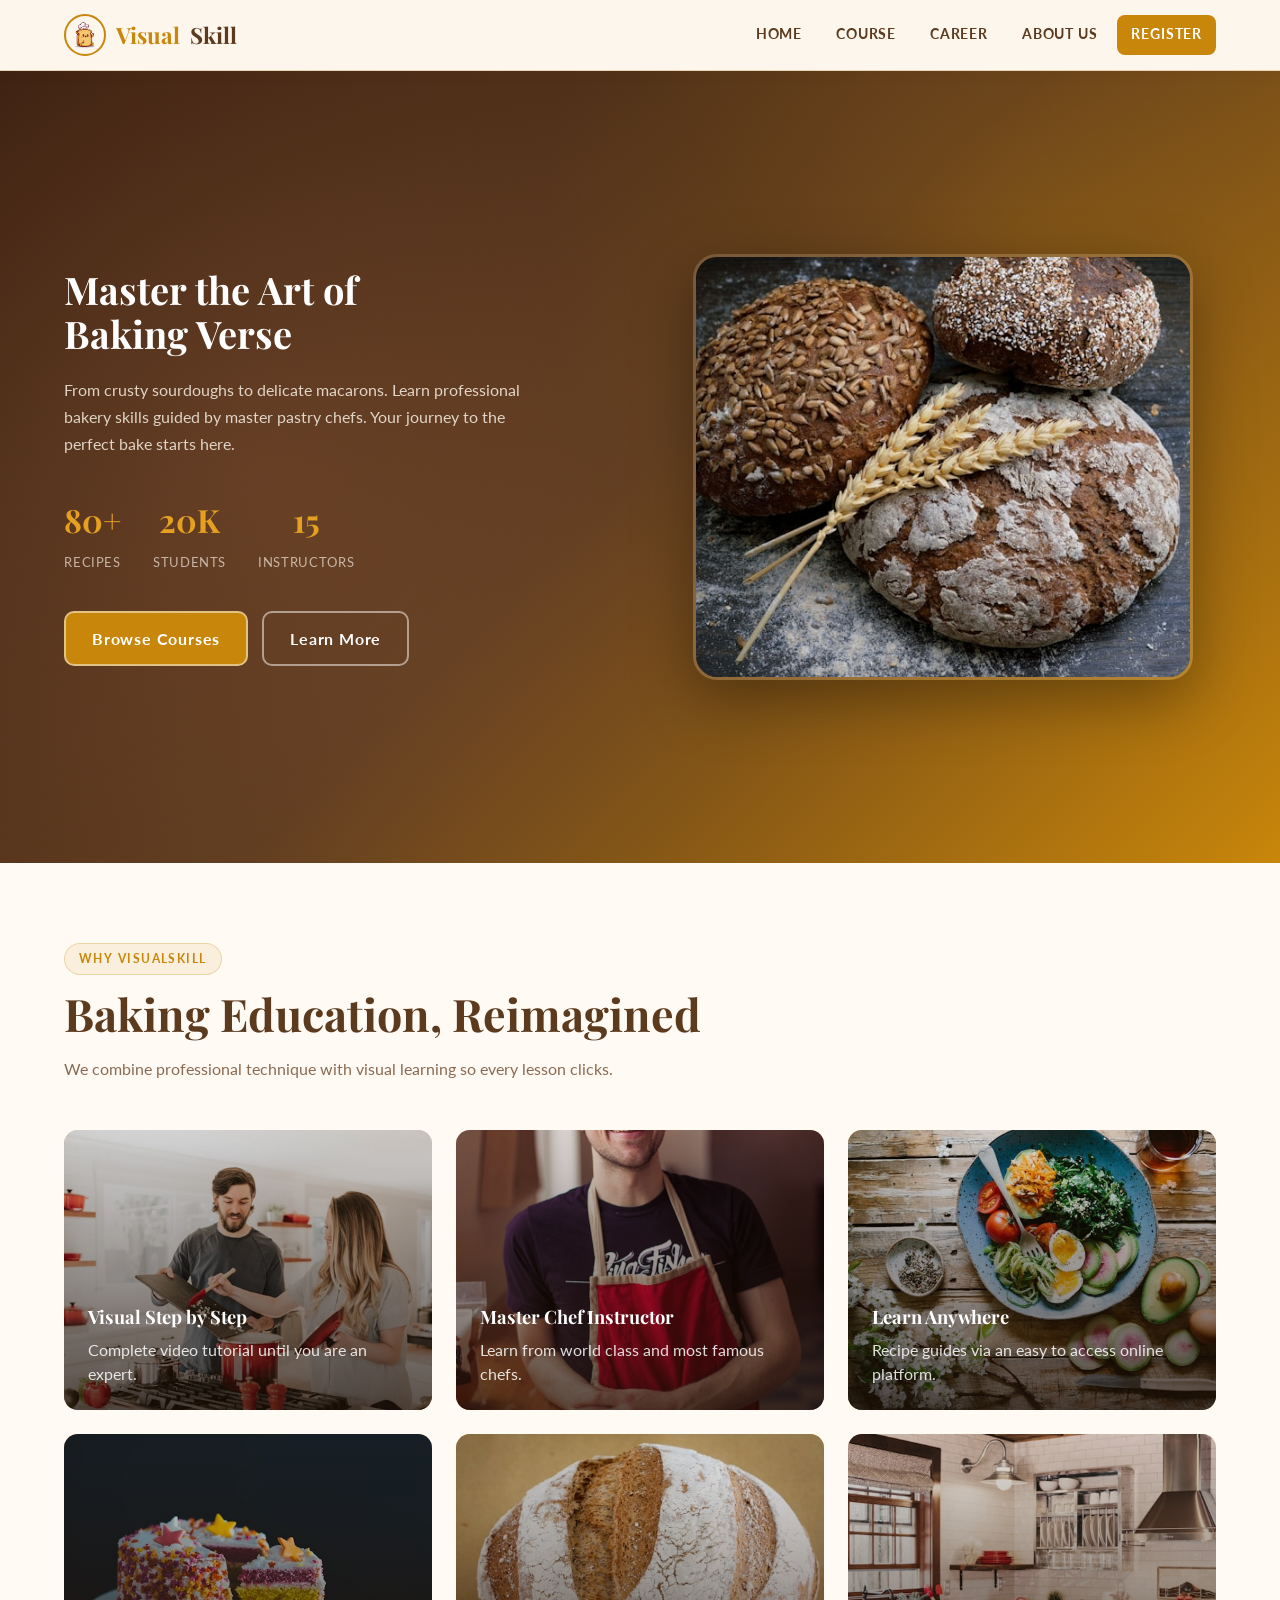
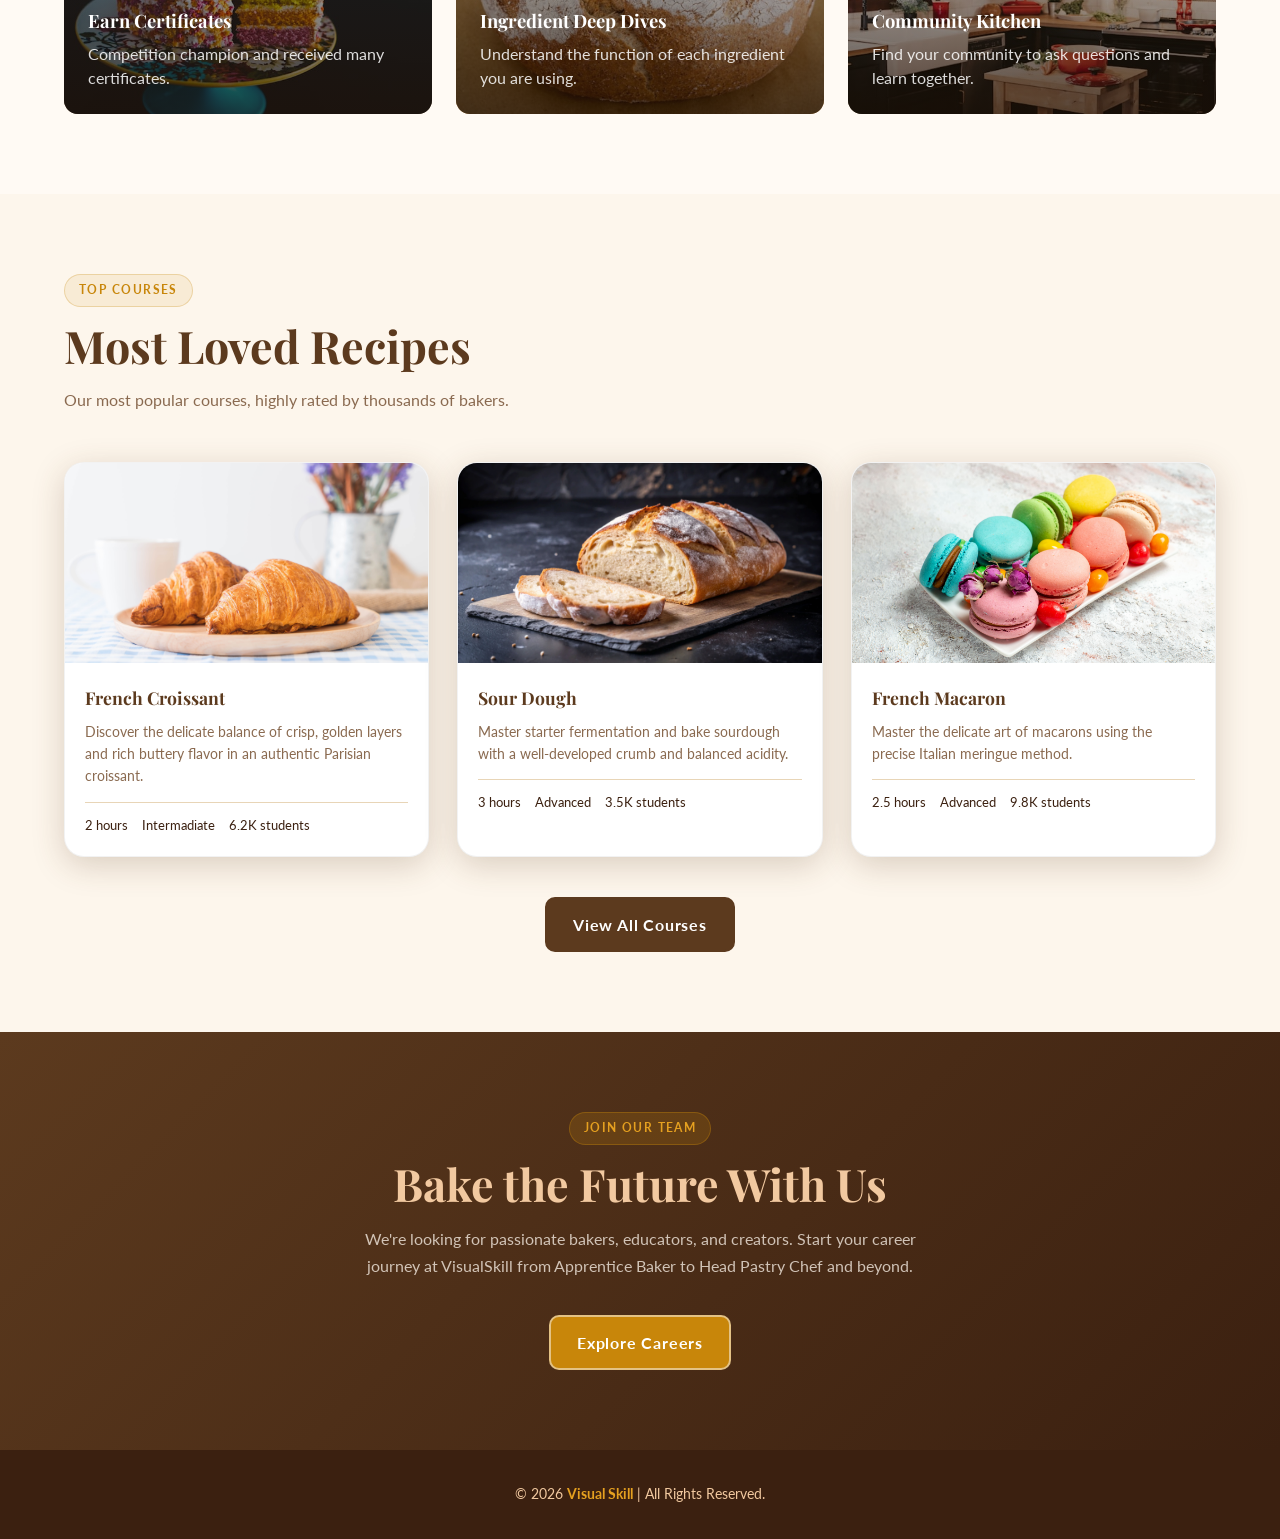
==== index.html @ a991277a "First Commit" ====
<!DOCTYPE html>
<html lang="en">
<head>
    <meta charset="UTF-8">
    <meta name="viewport" content="width=device-width, initial-scale=1.0">
    <title>Visual Skill</title>
    <link rel="stylesheet" href="/css/style.css">
    <link rel="stylesheet" href="/css/index.css">
    <link rel="icon" href="/Image/logo.png">
    <link rel="stylesheet" href="https://fonts.googleapis.com/css2?family=Playfair+Display:ital,wght@0,400;0,600;0,700;1,400&family=Lato:wght@300;400;700&display=swap">
    <script src="scipt.js" defer></script>
</head>
<body>
    <header>
        <div class="navbar">
            <div class="logo">
                <img src="Image/logo.png">
                <span>Visual</span>Skill
            </div>
            <ul class="links">
                <a href="index.html">HOME</a>
                <a href="course.html">COURSE</a>
                <a href="career.html">CAREER</a>
                <a href="about.html">ABOUT US</a>
                <a href="register.html" class="registerbutton">REGISTER</a>
            </ul>
            <button class="hamburger">
                <span></span>
                <span></span>
                <span></span>
            </button>
        </div>
    </header>

    <main>
        <section class="hero">
            <div class="heroPattern"></div>
            <div class="heroContent">
                <div class="heroText">
                    <h1 class="heroTitle">
                        <span>Master the Art of</span>
                        <span>Baking Verse</span>
                    </h1>
                    <p class="heroDesc">
                        From crusty sourdoughs to delicate macarons. Learn professional bakery skills guided by master pastry chefs. 
                        Your journey to the perfect bake starts here.
                    </p>
                    <div class="heroStats">
                        <div class="statItem">
                            <span class="statNum">80+</span>
                            <span class="statLabel">Recipes</span>
                        </div>
                        <div class="statItem">
                            <span class="statNum">20K</span>
                            <span class="statLabel">Students</span>
                        </div>
                        <div class="statItem">
                            <span class="statNum">15</span>
                            <span class="statLabel">Instructors</span>
                        </div>
                    </div>
                    <div class="heroCourse">
                        <a href="course.html" class="button buttonprimer">Browse Courses</a>
                        <a href="about.html" class="button buttonoutline">Learn More</a>
                    </div>
                </div>

                <div class="heroVisual">
                    <div class="heroImgWrap">
                        <img src="Image/RotiDepan.jpg" alt="">
                    </div>
                </div>
            </div>
        </section>

        <section class="promosiSection">
            <div class="sectionInner">
                <div class="sectionLabel">Why VisualSkill</div>
                <h2 class="sectionTitle">Baking Education, Reimagined</h2>
                <p class="sectionDesc">We combine professional technique with visual learning so every lesson clicks.</p>

                <div class="promosiGrid">
                    <div class="promosiCard">
                        <img src="Image/Promo1.jpg" alt="">
                        <div class="promoCardOverlay"></div>
                        <h3>Visual Step by Step</h3>
                        <p>Complete video tutorial until you are an expert.</p>
                    </div>
                    <div class="promosiCard">
                        <img src="Image/Promo2.jpg" alt="">
                        <div class="promoCardOverlay"></div>
                        <h3>Master Chef Instructor</h3>
                        <p>Learn from world class and most famous chefs.</p>
                    </div>
                    <div class="promosiCard">
                        <img src="Image/Promo3.jpg" alt="">
                        <div class="promoCardOverlay"></div>
                        <h3>Learn Anywhere</h3>
                        <p>Recipe guides via an easy to access online platform.</p>
                    </div>
                    <div class="promosiCard">
                        <img src="Image/Promo4.jpg" alt="">
                        <div class="promoCardOverlay"></div>
                        <h3>Earn Certificates</h3>
                        <p>Competition champion and received many certificates.</p>
                    </div>
                    <div class="promosiCard">
                        <img src="Image/Promo5.jpg" alt="">
                        <div class="promoCardOverlay"></div>
                        <h3>Ingredient Deep Dives</h3>
                        <p>Understand the function of each ingredient you are using.</p>
                    </div>
                    <div class="promosiCard">
                        <img src="Image/Promo6.jpg" alt="">
                        <div class="promoCardOverlay"></div>
                        <h3>Community Kitchen</h3>
                        <p>Find your community to ask questions and learn together.</p>
                    </div>
                </div>
            </div>
        </section>

        <section class="courseSection">
            <div class="sectionInner">
                <div class="sectionLabel">Top Courses</div>
                <h2 class="sectionTitle">Most Loved Recipes</h2>
                <p class="sectionDesc">Our most popular courses, highly rated by thousands of bakers.</p>

                <div class="coursesGrid">
                    <div class="coursesCard">
                        <div class="courseCardImage">
                            <img src="Image/croissant.jpg" alt="">
                        </div>
                        <div class="courseCardBody">
                            <h3>French Croissant</h3>
                            <p>Discover the delicate balance of crisp, golden layers and rich buttery flavor in an authentic Parisian croissant.</p>
                            <div class="courseStat">
                                <span>2 hours</span>
                                <span>Intermadiate</span>
                                <span>6.2K students</span>
                            </div>
                        </div>
                    </div>

                    <div class="coursesCard">
                        <div class="courseCardImage">
                            <img src="Image/sourdough.jpg" alt="">
                        </div>
                        <div class="courseCardBody">
                            <h3>Sour Dough</h3>
                            <p>Master starter fermentation and bake sourdough with a well-developed crumb and balanced acidity.</p>
                            <div class="courseStat">
                                <span>3 hours</span>
                                <span>Advanced</span>
                                <span>3.5K students</span>
                            </div>
                        </div>
                    </div>

                    <div class="coursesCard">
                        <div class="courseCardImage">
                            <img src="Image/macaron.jpg" alt="">
                        </div>
                        <div class="courseCardBody">
                            <h3>French Macaron</h3>
                            <p>Master the delicate art of macarons using the precise Italian meringue method.</p>
                            <div class="courseStat">
                                <span>2.5 hours</span>
                                <span>Advanced</span>
                                <span>9.8K students</span>
                            </div>
                        </div>
                    </div>
                </div>

                <div class="tombolAkhir">
                    <a href="course.html" class="button darkButton">View All Courses</a>
                </div>
            </div>
        </section>

        <section class="join">
            <div class="sectionInner">
                <div class="sectionLabel">Join Our Team</div>
                <h2 class="sectionTitle">Bake the Future With Us</h2>
                <p class="sectionDesc">
                    We're looking for passionate bakers, educators, and creators. Start your career journey at VisualSkill from Apprentice Baker to Head Pastry Chef and beyond.
                </p>
                <a href="career.html" class="button buttonprimer">Explore Careers</a>
            </div>
        </section>
    </main>

    <footer>
        <p>© 2026 <strong>Visual Skill</strong> | All Rights Reserved.</p>
    </footer>
</body>
</html>
---- css/style.css ----
@import url('https://fonts.googleapis.com/css2?family=Playfair+Display:ital,wght@0,400;0,600;0,700;1,400&family=Lato:wght@300;400;700&display=swap');

:root{
    --cream: #FDF6EC;
    --warmWhite:#FFFAF4;
    --caramel:#C8860A;
    --caramelLight:#E5A020;
    --brown:#5C3A1E;
    --darkBrown:#3B2010;
    --blush:#F2C9A0;
    --rose:#E8956D;
    --sage:#7A9E7E;
    --text:#2E1A0E;
    --muted:#8A6A50;
    --cardBg:#FFFDF8;
    --border:#E8D5B7;
    --shadow: 0 4px 20px rgba(92, 58, 30, 0.12);
    --shadowHover: 0 8px 32px rgba(92, 58, 30, 0.22);
    --radius: 14px;
    --fontDisplay: 'Playfair Display', Georgia, serif;
    --fontBody: 'Lato', 'Segoe UI', sans-serif;
    --transition: 0.3s ease;
}

*, *::before, *::after{
    box-sizing: border-box;
    margin: 0;
    padding: 0;
}

body{
    font-family: var(--fontBody);
    background: var(--cream);
    color: var(--text);
    line-height: 1.7;
    font-size: 16px;
}

img{
  max-width: 100%;
  display: block;
}

a{
  text-decoration: none;
  color: inherit;
}

ul{
  list-style: none;
}

header{
    position: sticky;
    top: 0;
    z-index: 1000;
    background: rgba(253, 246, 236, 0.96);
    backdrop-filter: blur(12px);
    border-bottom: 1px solid var(--border);
    box-shadow: 0 2px 12px rgba(92, 58, 30, 0.08);
}

.navbar{
    max-width: 1200px;
    margin: 0 auto;
    padding: 0 24px;
    height: 70px;
    display: flex;
    align-items: center;
    justify-content: space-between;
}

.logo{
    display: flex;
    align-items: center;
    gap: 10px;
    font-family: var(--fontDisplay);
    font-size: 1.4rem;
    font-weight: 700;
    color: var(--brown);
}

.logo img{
    width: 42px;
    height: 42px;
    border-radius: 50%;
    object-fit: cover;
    border: 2px solid var(--caramel);
}

.logo span{
    color: var(--caramel);
}

.links{
    display: flex;
    align-items: center;
    gap: 6px;
}

.links a{
  font-size: 0.85rem;
  font-weight: 700;
  letter-spacing: 0.06em;
  text-transform: uppercase;
  color: var(--brown);
  padding: 8px 14px;
  border-radius: 8px;
  transition: var(--transition);
}

.links a:hover, .links a.active{
  background: var(--blush);
  color: var(--darkBrown);
}

.links .registerbutton{
  background: var(--caramel);
  color: #fff;
  border-radius: 8px;
}

.links .registerbutton:hover{
  background: var(--caramelLight);
}

.hamburger{
  display: none;
  flex-direction: column;
  gap: 5px;
  cursor: pointer;
  padding: 6px;
  background: none;
  border: none;
}

.hamburger span{
  display: block;
  width: 24px;
  height: 2px;
  background: var(--brown);
  border-radius: 2px;
  transition: var(--transition);
}

footer{
    background: var(--darkBrown);
    color: var(--blush);
    text-align: center;
    padding: 32px 24px;
    font-size: 0.9rem;
}

footer strong{
    color: var(--caramelLight);
}

.sectionInner{
  max-width: 1200px;
  margin: 0 auto;
  padding: 0 24px;
}

.sectionLabel{
  display: inline-block;
  font-size: 0.75rem;
  font-weight: 700;
  letter-spacing: 0.12em;
  text-transform: uppercase;
  color: var(--caramel);
  background: rgba(200, 134, 10, 0.1);
  border: 1px solid rgba(200, 134, 10, 0.25);
  padding: 5px 14px;
  border-radius: 100px;
  margin-bottom: 12px;
}

.sectionTitle{
  font-family: var(--fontDisplay);
  font-size: clamp(1.8rem, 3.5vw, 2.8rem);
  color: var(--brown);
  margin-bottom: 14px;
  line-height: 1.2;
}

.sectionDesc{
  color: var(--muted);
  font-size: 1rem;
  max-width: 560px;
  margin-bottom: 48px;
  line-height: 1.7;
}

.button{
    display: inline-flex;
    align-items: center;
    gap: 8px;
    padding: 12px 26px;
    border-radius: 10px;
    font-weight: 700;
    font-size: 1rem;
    cursor: pointer;
    transition: var(--transition);
    border: 2px solid transparent;
    font-family: var(--fontBody);
    letter-spacing: 0.05em;
}

.buttonprimer{
    background: var(--caramel);
    color: #FFF;
    border-color: rgba(255, 255, 255, 0.5);
}

.buttonprimer:hover{
    background: var(--caramelLight);
    border-color: var(--caramelLight);
    transform: translateY(-2px);
    box-shadow: 0 6px 20px rgba(200, 134, 10, 0.35);
}

.buttonoutline{
  background: transparent;
  color: #FFF;
  border-color: rgba(255, 255, 255, 0.5);
}

.buttonoutline:hover{
  background: rgba(255, 255, 255, 0.1);
  border-color: #FFF;
}

.darkButton{
  background: var(--brown);
  color: #FFF;
  border-color: var(--brown);
}

.darkButton:hover{
  background: var(--darkBrown);
  transform: translateY(-2px);
}

.button_outline{
  background: transparent;
  color: #FFF;
  border: 2px solid rgba(255, 255, 255, 0.5);
  border-radius: 10px;
  padding: 10px 22px;
  font-weight: 700;
  font-size: 0.9rem;
  transition: var(--transition);
}

.button_outline:hover{
  background: rgba(255, 255, 255, 0.15);
  border-color: #FFF;
}

.applyBtn{
  font-size: 0.85rem;
  padding: 10px 20px;
}

.couresCard{
    background: var(--cardBg);
    border: 1px solid var(--border);
    border-radius: var(--radius);
    overflow: hidden;
    transition: var(--transition);
    cursor: pointer;
}

.coursesCard:hover{
  box-shadow: var(--shadowHover);
  transform: translateY(-6px);
}

.courseCardImage{
  height: 200px;
  overflow: hidden;
  background: var(--blush);
  position: relative;
  display: flex;
  align-items: center;
  justify-content: center;
}

.courseCardImage img{
  width: 100%;
  height: 100%;
  object-fit: cover;
  transition: transform 0.5s ease;
}

.coursesCard:hover .courseCardImage img{
  transform: scale(1.05);
}

.courseCardBody{
  padding: 20px;
}

.courseCardBody h3{
  font-family: var(--fontDisplay);
  font-size: 1.1rem;
  color: var(--brown);
  margin-bottom: 8px;
}

.courseCardBody p{
  font-size: 0.9rem;
  color: var(--muted);
  margin-bottom: 14px;
  line-height: 1.55;
}

.courseStat{
  display: flex;
  align-items: center;
  gap: 14px;
  font-size: 0.8rem;
  color: var(--darkBrown);
  border-top: 1px solid var(--border);
  padding-top: 12px;
}

.courseStat span{
  display: flex;
  align-items: center;
  gap: 4px;
}

@media screen and (max-width: 700px){
  .links {
    display: none;
    position: absolute;
    top: 70px;
    left: 0;
    right: 0;
    background: var(--cream);
    flex-direction: column;
    padding: 16px 24px 24px;
    border-top: 1px solid var(--border);
    box-shadow: 0 8px 20px rgba(92, 58, 30, 0.1);
    gap: 4px;
  }
 
  .links.open{
    display: flex;
  }

  .links a{
    width: 100%;
    padding: 12px 16px;
  }
  .hamburger{
    display: flex;
  }
}
---- css/index.css ----
:root{
    --cream: #FDF6EC;
    --warmWhite:#FFFAF4;
    --caramel:#C8860A;
    --caramelLight:#E5A020;
    --brown:#5C3A1E;
    --darkBrown:#3B2010;
    --blush:#F2C9A0;
    --rose:#E8956D;
    --sage:#7A9E7E;
    --text:#2E1A0E;
    --muted:#8A6A50;
    --cardBg:#FFFDF8;
    --border:#E8D5B7;
    --shadow: 0 4px 20px rgba(92, 58, 30, 0.12);
    --shadowHover: 0 8px 32px rgba(92, 58, 30, 0.22);
    --radius: 14px;
    --fontDisplay: 'Playfair Display', Georgia, serif;
    --fontBody: 'Lato', 'Segoe UI', sans-serif;
    --transition: 0.3s ease;
}

.hero{
  position: relative;
  min-height: 88vh;
  display: flex;
  align-items: center;
  overflow: hidden;
  background: linear-gradient(135deg, #3B2010 0%, #5C3A1E 50%, #C8860A 100%);
}

.heroPattern{
  position: absolute;
  inset: 0;
  background-image:
    radial-gradient(circle at 20% 50%, rgba(232, 149, 109, 0.15) 0%, transparent 50%),
    radial-gradient(circle at 80% 20%, rgba(200, 134, 10, 0.2) 0%, transparent 40%);
  pointer-events: none;
}

.heroContent{
  position: relative;
  z-index: 2;
  max-width: 1200px;
  margin: 0 auto;
  padding: 80px 24px;
  display: grid;
  grid-template-columns: 1fr 1fr;
  gap: 60px;
  align-items: center;
  width: 100%;
}

.heroText{
    color: #FFF;
}

.heroTitle{
  font-family: var(--fontDisplay);
  font-size: 38px;
  line-height: 1.15;
  margin-bottom: 20px;
  font-weight: 700;
  color: #fff;
  display: flex;
  flex-direction: column;
}

.heroTitle em{
  font-style: italic;
  color: var(--caramelLight);
}

.heroDesc{
  font-size: 1rem;
  color: rgba(253, 246, 236, 0.82);
  margin-bottom: 36px;
  max-width: 480px;
}

.heroStats{
  display: flex;
  gap: 32px;
  margin-bottom: 36px;
}

.statItem{
    text-align: center;
}

.statNum{
  font-family: var(--fontDisplay);
  font-size: 2rem;
  font-weight: 700;
  color: var(--caramelLight);
  display: block;
}

.statLabel{
  font-size: 0.8rem;
  color: rgba(253, 246, 236, 0.65);
  letter-spacing: 0.05em;
  text-transform: uppercase;
}

.heroCourse{
  display: flex;
  gap: 14px;
  flex-wrap: wrap;
}

.heroVisual{
  display: flex;
  justify-content: center;
  align-items: center;
}

.heroImgWrap{
  width: 100%;
  max-width: 500px;
  border-radius: 24px;
  overflow: hidden;
  box-shadow: 0 20px 60px rgba(0, 0, 0, 0.35);
  border: 3px solid rgba(253, 246, 236, 0.15);
}

.heroImgWrap img{
  width: 100%;
  height: 420px;
  object-fit: cover;
  object-position: center;
  display: block;
  transition: transform 0.6s ease;
}

.heroImgWrap:hover img{
  transform: scale(1.05);
}

.promosiSection{
  background: var(--warmWhite);
  padding: 80px 0;
}

.promosiGrid{
  display: grid;
  grid-template-columns: repeat(3, 1fr);
  gap: 24px;
  margin-top: 48px;
}

.promosiCard{
  border-radius: var(--radius);
  overflow: hidden;
  position: relative;
  min-height: 280px;
  background-size: cover;
  background-position: center;
  background-color: var(--blush);
  transition: var(--transition);
  display: flex;
  flex-direction: column;
  justify-content: flex-end;
  padding: 24px;
}

.promosiCard img{
  position: absolute;
  inset: 0;
  width: 100%;
  height: 100%;
  object-fit: cover;
  z-index: 0;
}

.promosiCard:hover{
  transform: translateY(-6px);
  box-shadow: var(--shadowHover);
}

.promoCardOverlay{
  position: absolute;
  inset: 0;
  background: linear-gradient(to bottom, rgba(30, 15, 5, 0.08) 0%, rgba(30, 15, 5, 0.7) 100%);
  z-index: 1;
}

.promosiCard h3{
  position: relative;
  z-index: 2;
  font-family: var(--fontDisplay);
  font-size: 1.15rem;
  color: #FFF;
  margin-bottom: 6px;
  font-weight: 700;
}

.promosiCard p{
  position: relative;
  z-index: 2;
  color: rgba(255, 255, 255, 0.85);
  font-size: 1rem;
  line-height: 1.5;
}

.courseSection{
  background: var(--cream);
  padding: 80px 0;
}

.coursesGrid{
  display: grid;
  grid-template-columns: repeat(3, 1fr);
  gap: 28px;
}

.coursesCard{
  background: #FFF;
  border-radius: 20px;
  overflow: hidden;
  border: 1px solid rgba(0, 0, 0, 0.05);
  transition: all 0.3 ease;
  box-shadow: var(--shadowHover);
}

.coursesCard:hover{
  transform: translateY(-8px);
  box-shadow: var(--shadowHover);
}

.courseViewAll{
  text-align: center;
  margin-top: 40px;
}

.join{
  background: linear-gradient(135deg, var(--brown) 0%, var(--darkBrown) 100%);
  color: #FFF;
  text-align: center;
  padding: 80px 24px;
}

.join .sectionInner{
  display: flex;
  flex-direction: column;
  align-items: center;
}

.join .sectionLabel{
  background: rgba(200, 134, 10, 0.2);
  color: var(--caramelLight);
  border-color: rgba(200, 134, 10, 0.35);
}

.join .sectionTitle{
    color: var(--blush);
}

.join .sectionDesc{
  color: rgba(253, 246, 236, 0.75);
  margin: 0 auto 36px;
  text-align: center;
}

.tombolAkhir{
  text-align: center;
  margin-top: 40px;
}
 
@media screen and (max-width: 700px){

  .heroTitle{
    font-size: 28px;
  }

  .heroContent{
    grid-template-columns: 1fr;
  }

  .heroImgWrap img{
    height: 260px;
  }

  .promosiGrid{
    grid-template-columns: 1fr;
  }

  .coursesGrid{
    grid-template-columns: 1fr;
  }
}
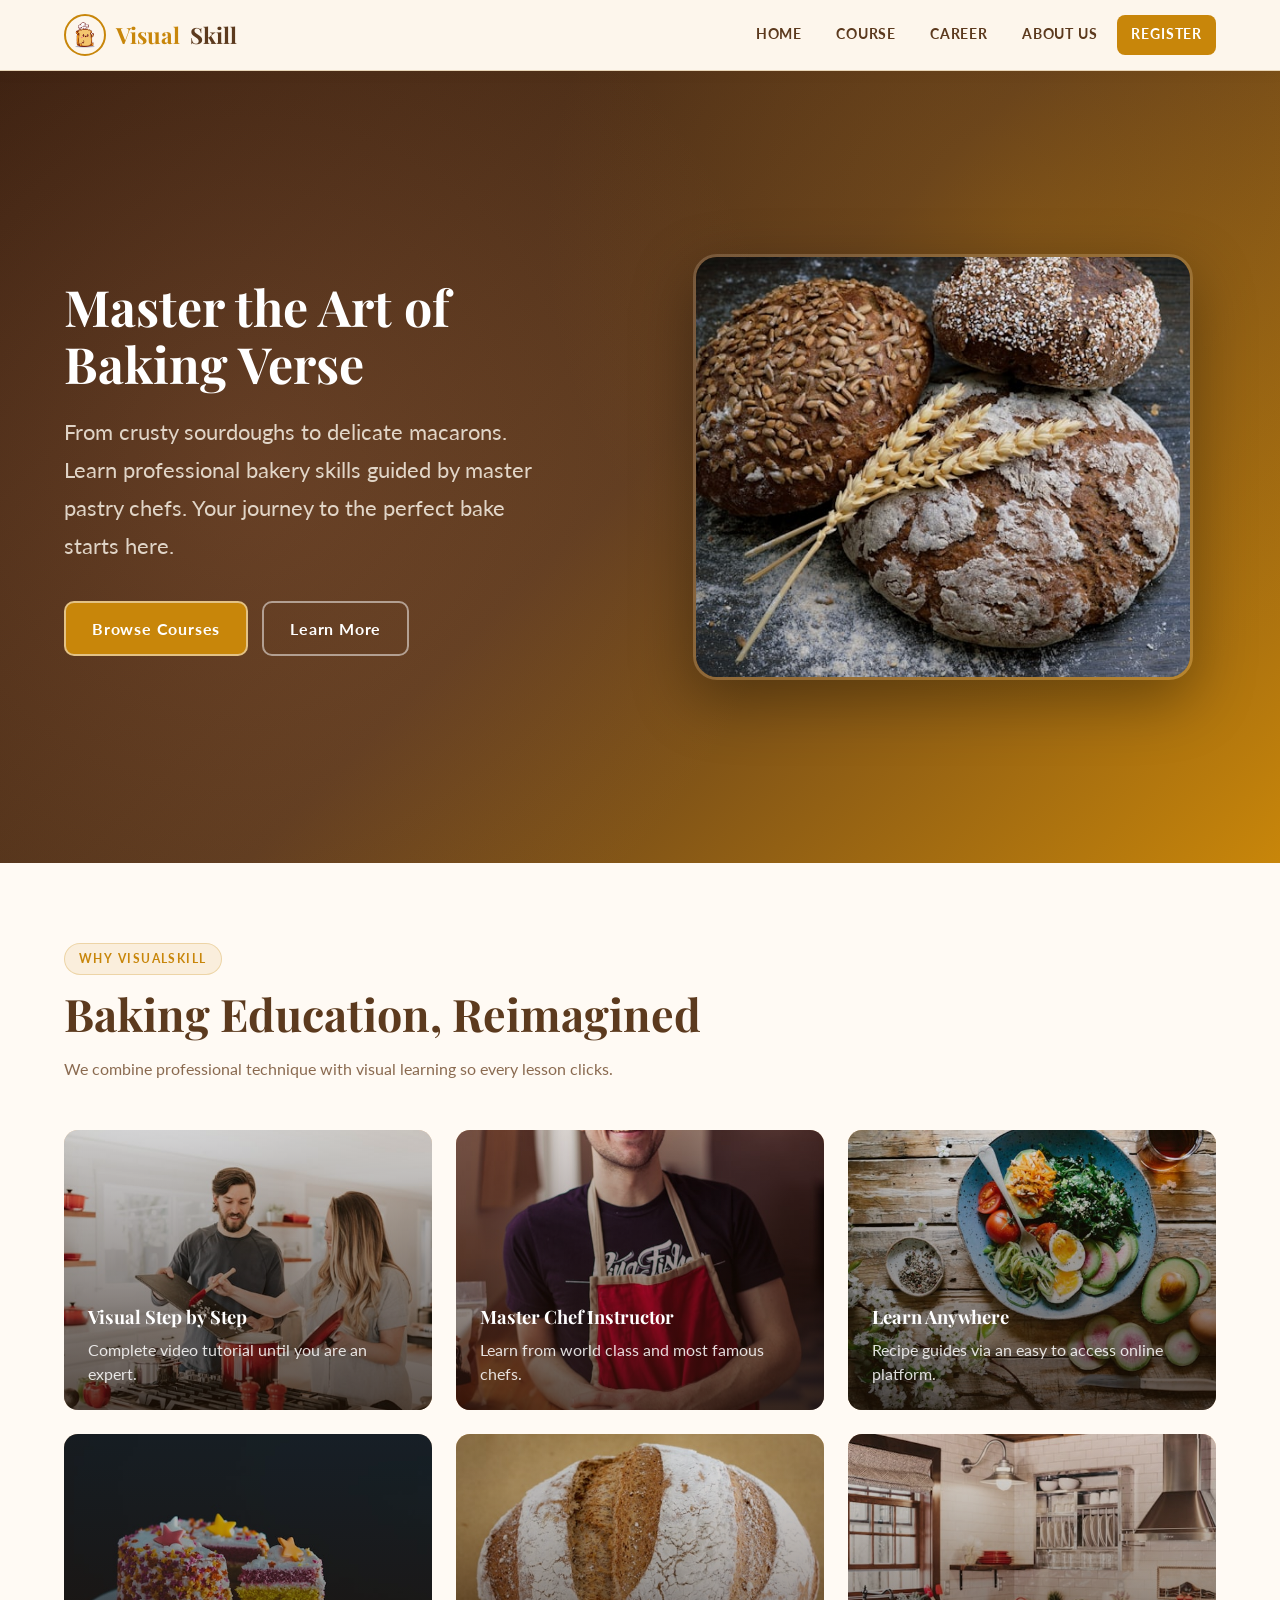
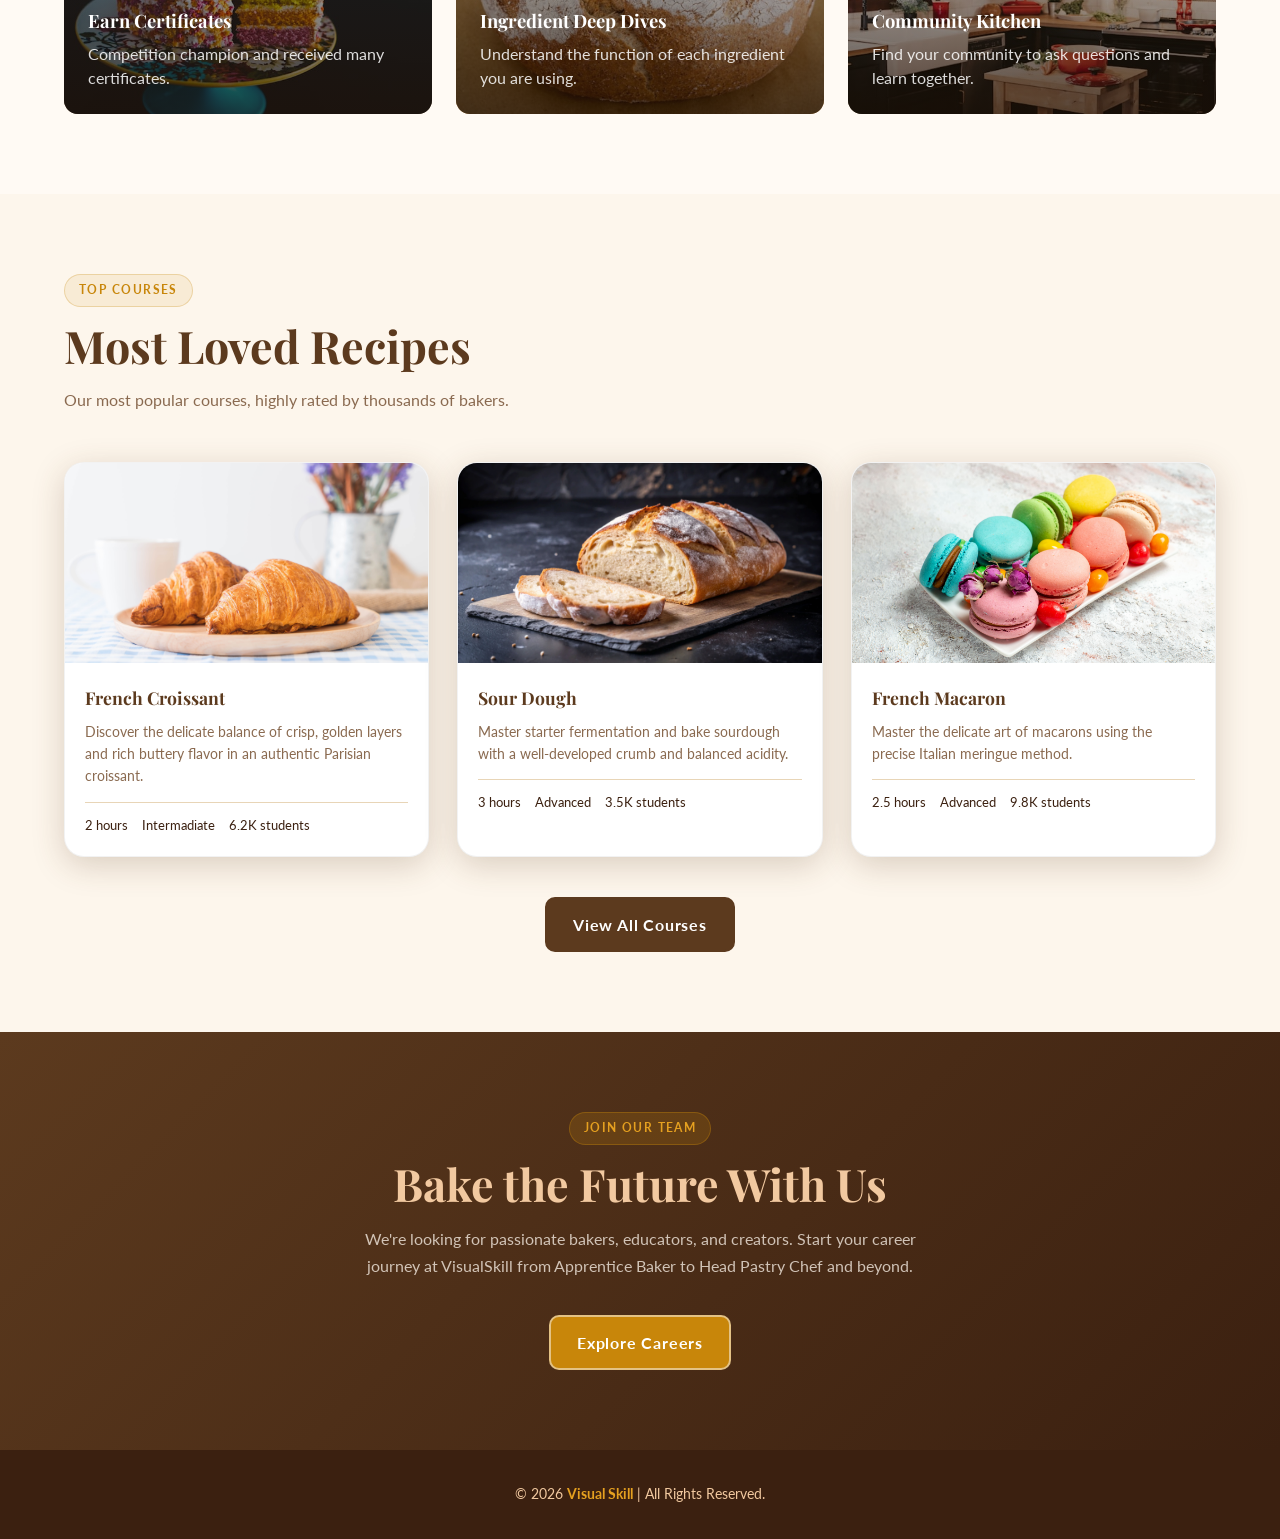
==== commit 26bff577: "Update index.html" ====
--- a/index.html
+++ b/index.html
@@ -4,11 +4,11 @@
     <meta charset="UTF-8">
     <meta name="viewport" content="width=device-width, initial-scale=1.0">
     <title>Visual Skill</title>
-    <link rel="stylesheet" href="/css/style.css">
-    <link rel="stylesheet" href="/css/index.css">
-    <link rel="icon" href="/Image/logo.png">
+    <link rel="stylesheet" href="css/style.css">
+    <link rel="stylesheet" href="css/index.css">
+    <link rel="icon" href="Image/logo.png">
     <link rel="stylesheet" href="https://fonts.googleapis.com/css2?family=Playfair+Display:ital,wght@0,400;0,600;0,700;1,400&family=Lato:wght@300;400;700&display=swap">
-    <script src="scipt.js" defer></script>
+    <script src="js/hamburger.js" defer></script>
 </head>
 <body>
     <header>
@@ -45,20 +45,6 @@
                         From crusty sourdoughs to delicate macarons. Learn professional bakery skills guided by master pastry chefs. 
                         Your journey to the perfect bake starts here.
                     </p>
-                    <div class="heroStats">
-                        <div class="statItem">
-                            <span class="statNum">80+</span>
-                            <span class="statLabel">Recipes</span>
-                        </div>
-                        <div class="statItem">
-                            <span class="statNum">20K</span>
-                            <span class="statLabel">Students</span>
-                        </div>
-                        <div class="statItem">
-                            <span class="statNum">15</span>
-                            <span class="statLabel">Instructors</span>
-                        </div>
-                    </div>
                     <div class="heroCourse">
                         <a href="course.html" class="button buttonprimer">Browse Courses</a>
                         <a href="about.html" class="button buttonoutline">Learn More</a>
@@ -195,4 +181,4 @@
         <p>© 2026 <strong>Visual Skill</strong> | All Rights Reserved.</p>
     </footer>
 </body>
-</html>+</html>
--- a/css/index.css
+++ b/css/index.css
@@ -57,7 +57,7 @@
 
 .heroTitle{
   font-family: var(--fontDisplay);
-  font-size: 38px;
+  font-size: 50px;
   line-height: 1.15;
   margin-bottom: 20px;
   font-weight: 700;
@@ -72,35 +72,10 @@
 }
 
 .heroDesc{
-  font-size: 1rem;
+  font-size: 1.4rem;
   color: rgba(253, 246, 236, 0.82);
   margin-bottom: 36px;
   max-width: 480px;
-}
-
-.heroStats{
-  display: flex;
-  gap: 32px;
-  margin-bottom: 36px;
-}
-
-.statItem{
-    text-align: center;
-}
-
-.statNum{
-  font-family: var(--fontDisplay);
-  font-size: 2rem;
-  font-weight: 700;
-  color: var(--caramelLight);
-  display: block;
-}
-
-.statLabel{
-  font-size: 0.8rem;
-  color: rgba(253, 246, 236, 0.65);
-  letter-spacing: 0.05em;
-  text-transform: uppercase;
 }
 
 .heroCourse{
@@ -288,4 +263,4 @@
   .coursesGrid{
     grid-template-columns: 1fr;
   }
-}+}
